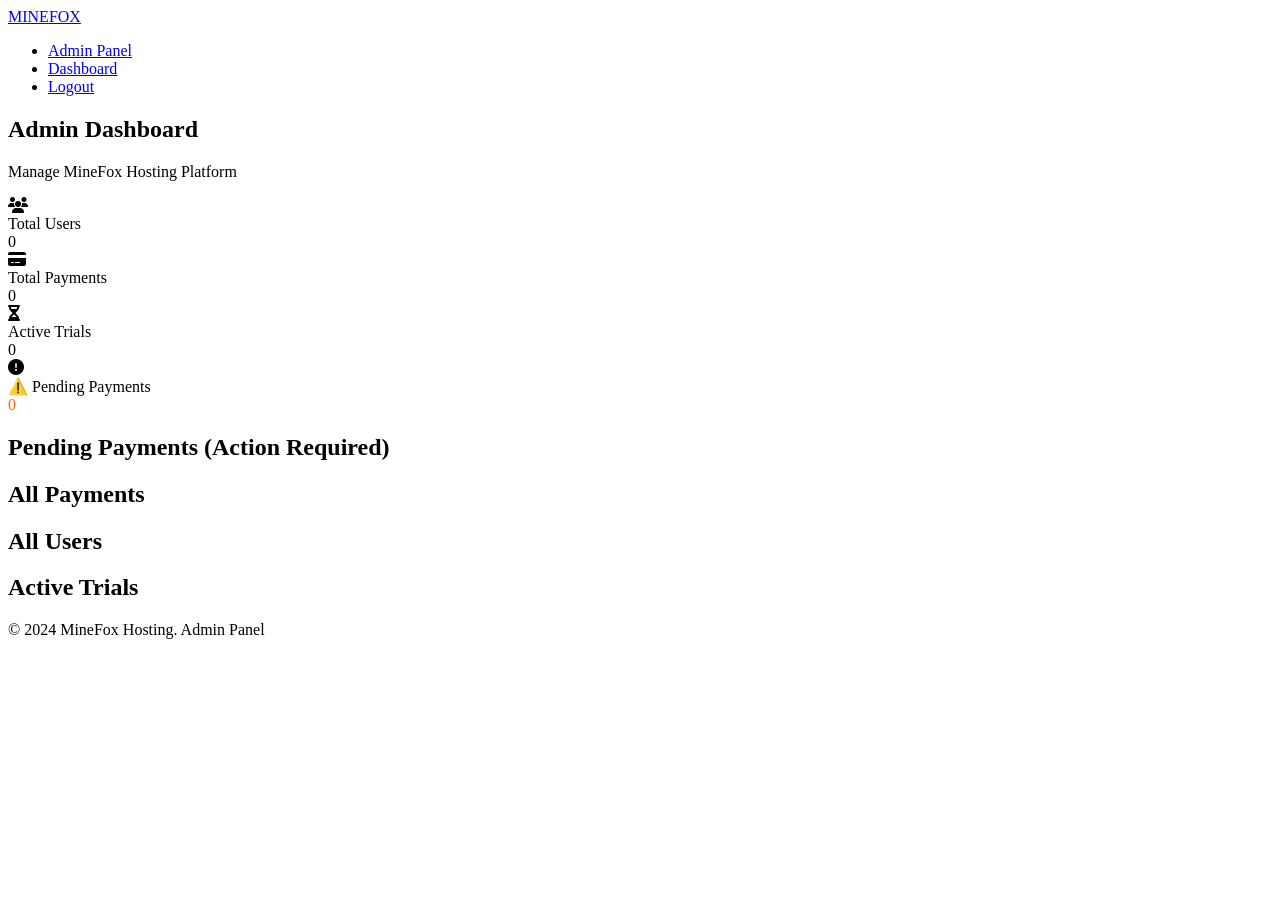
==== admin.html @ b41138cb "Add files via upload" ====
<!DOCTYPE html>
<html lang="en">
<head>
    <meta charset="UTF-8">
    <meta name="viewport" content="width=device-width, initial-scale=1.0">
    <title>Admin Panel - MineFox Hosting</title>
    <link rel="stylesheet" href="assets/css/style.css">
    <link href="https://cdnjs.cloudflare.com/ajax/libs/font-awesome/6.4.0/css/all.min.css" rel="stylesheet">
    <link href="https://fonts.googleapis.com/css2?family=Poppins:wght@400;600;700;900&display=swap" rel="stylesheet">
</head>
<body>
    <nav class="navbar">
        <div class="nav-container">
            <a href="index.html" class="nav-logo"><span class="logo-text"><span class="logo-mine">MINE</span><span class="logo-fox">FOX</span></span></a>
            <ul class="nav-menu">
                <li><a href="admin.html" class="nav-link active">Admin Panel</a></li>
                <li><a href="dashboard.html" class="nav-link">Dashboard</a></li>
                <li><a href="#" onclick="logout(); location.href='login.html'; return false;" class="nav-link btn-nav">Logout</a></li>
            </ul>
        </div>
    </nav>

    <div class="admin-container">
        <main class="admin-main">
            <section class="welcome-section">
                <h1>Admin Dashboard</h1>
                <p>Manage MineFox Hosting Platform</p>
            </section>

            <section class="stats-grid">
                <div class="stat-card">
                    <div class="stat-icon"><i class="fas fa-users"></i></div>
                    <div class="stat-content">
                        <div class="stat-label">Total Users</div>
                        <div class="stat-value" id="totalUsers">0</div>
                    </div>
                </div>

                <div class="stat-card">
                    <div class="stat-icon"><i class="fas fa-credit-card"></i></div>
                    <div class="stat-content">
                        <div class="stat-label">Total Payments</div>
                        <div class="stat-value" id="totalPayments">0</div>
                    </div>
                </div>

                <div class="stat-card">
                    <div class="stat-icon"><i class="fas fa-hourglass-half"></i></div>
                    <div class="stat-content">
                        <div class="stat-label">Active Trials</div>
                        <div class="stat-value" id="activeTrials">0</div>
                    </div>
                </div>

                <div class="stat-card">
                    <div class="stat-icon"><i class="fas fa-exclamation-circle"></i></div>
                    <div class="stat-content">
                        <div class="stat-label">⚠️ Pending Payments</div>
                        <div class="stat-value" style="color: #FF6A00;" id="pendingPayments">0</div>
                    </div>
                </div>
            </section>

            <section class="admin-section">
                <h2>Pending Payments (Action Required)</h2>
                <div class="table-responsive" id="pendingTable"></div>
            </section>

            <section class="admin-section">
                <h2>All Payments</h2>
                <div class="table-responsive" id="allPaymentsTable"></div>
            </section>

            <section class="admin-section">
                <h2>All Users</h2>
                <div class="table-responsive" id="allUsersTable"></div>
            </section>

            <section class="admin-section">
                <h2>Active Trials</h2>
                <div class="table-responsive" id="trialsTable"></div>
            </section>
        </main>
    </div>

    <footer class="footer">
        <div class="footer-bottom"><p>&copy; 2024 MineFox Hosting. Admin Panel</p></div>
    </footer>

    <script src="assets/js/script.js"></script>
    <script>
        function loadAdminData() {
            const user = getCurrentUser();
            if (!user || !user.is_admin) {
                window.location.href = 'dashboard.html';
                return;
            }

            const users = getAllUsers();
            const payments = getAllPayments();
            const trials = getAllTrials();

            // Update stats
            document.getElementById('totalUsers').textContent = users.length;
            document.getElementById('totalPayments').textContent = payments.length;

            const activeTrials = trials.filter(t => t.status === 'active').length;
            document.getElementById('activeTrials').textContent = activeTrials;

            const pending = payments.filter(p => p.status === 'pending').length;
            document.getElementById('pendingPayments').textContent = pending;

            // Render pending payments table
            renderPendingPayments(payments);

            // Render all payments table
            renderAllPayments(payments);

            // Render users table
            renderAllUsers(users);

            // Render trials table
            renderTrials(trials);
        }

        function renderPendingPayments(payments) {
            const pending = payments.filter(p => p.status === 'pending');

            if (pending.length === 0) {
                document.getElementById('pendingTable').innerHTML = '<p style="color: #4CAF50; text-align: center; padding: 2rem;"><i class="fas fa-check-circle"></i> No pending payments</p>';
                return;
            }

            let html = `
                <table class="admin-table">
                    <thead>
                        <tr>
                            <th>User</th>
                            <th>Email</th>
                            <th>Plan</th>
                            <th>Amount</th>
                            <th>Reference</th>
                            <th>Date</th>
                            <th>Actions</th>
                        </tr>
                    </thead>
                    <tbody>
            `;

            pending.forEach(payment => {
                html += `
                    <tr>
                        <td>${payment.username}</td>
                        <td>${payment.email}</td>
                        <td>${payment.plan}</td>
                        <td>€${payment.amount.toFixed(2)}</td>
                        <td><small>${payment.reference}</small></td>
                        <td>${formatDate(payment.created_at)}</td>
                        <td>
                            <button class="btn-approve" onclick="approvePaymentClick(${payment.id})">✓ Approve</button>
                            <button class="btn-reject" onclick="rejectPaymentClick(${payment.id})">✗ Reject</button>
                        </td>
                    </tr>
                `;
            });

            html += '</tbody></table>';
            document.getElementById('pendingTable').innerHTML = html;
        }

        function renderAllPayments(payments) {
            if (payments.length === 0) {
                document.getElementById('allPaymentsTable').innerHTML = '<p style="color: #CFCFCF; text-align: center; padding: 2rem;">No payments yet</p>';
                return;
            }

            let html = `
                <table class="admin-table">
                    <thead>
                        <tr>
                            <th>User</th>
                            <th>Plan</th>
                            <th>Amount</th>
                            <th>Status</th>
                            <th>Date</th>
                        </tr>
                    </thead>
                    <tbody>
            `;

            payments.slice().reverse().forEach(payment => {
                const statusColor = payment.status === 'paid' ? 'badge-success' : payment.status === 'pending' ? 'badge-pending' : 'badge-danger';
                html += `
                    <tr>
                        <td>${payment.username}</td>
                        <td>${payment.plan}</td>
                        <td>€${payment.amount.toFixed(2)}</td>
                        <td><span class="badge ${statusColor}">${payment.status}</span></td>
                        <td>${formatDate(payment.created_at)}</td>
                    </tr>
                `;
            });

            html += '</tbody></table>';
            document.getElementById('allPaymentsTable').innerHTML = html;
        }

        function renderAllUsers(users) {
            if (users.length === 0) {
                document.getElementById('allUsersTable').innerHTML = '<p style="color: #CFCFCF; text-align: center; padding: 2rem;">No users yet</p>';
                return;
            }

            let html = `
                <table class="admin-table">
                    <thead>
                        <tr>
                            <th>Username</th>
                            <th>Email</th>
                            <th>Plan</th>
                            <th>Role</th>
                            <th>Created</th>
                        </tr>
                    </thead>
                    <tbody>
            `;

            users.forEach(user => {
                html += `
                    <tr>
                        <td>${user.username}</td>
                        <td>${user.email}</td>
                        <td>${user.plan}</td>
                        <td>${user.is_admin ? 'Admin' : 'User'}</td>
                        <td>${new Date(user.created_at || Date.now()).toLocaleDateString()}</td>
                    </tr>
                `;
            });

            html += '</tbody></table>';
            document.getElementById('allUsersTable').innerHTML = html;
        }

        function renderTrials(trials) {
            const activeTrials = trials.filter(t => t.status === 'active');

            if (activeTrials.length === 0) {
                document.getElementById('trialsTable').innerHTML = '<p style="color: #CFCFCF; text-align: center; padding: 2rem;">No active trials</p>';
                return;
            }

            let html = `
                <table class="admin-table">
                    <thead>
                        <tr>
                            <th>User ID</th>
                            <th>Trial Start</th>
                            <th>Trial End</th>
                            <th>Remaining</th>
                            <th>Status</th>
                        </tr>
                    </thead>
                    <tbody>
            `;

            activeTrials.forEach(trial => {
                const endDate = new Date(trial.trial_end);
                const now = new Date();
                const hoursRemaining = Math.floor((endDate - now) / (1000 * 60 * 60));

                html += `
                    <tr>
                        <td>${trial.user_id}</td>
                        <td>${formatDate(trial.trial_start)}</td>
                        <td>${formatDate(trial.trial_end)}</td>
                        <td>${hoursRemaining}h</td>
                        <td><span class="badge badge-success">Active</span></td>
                    </tr>
                `;
            });

            html += '</tbody></table>';
            document.getElementById('trialsTable').innerHTML = html;
        }

        function approvePaymentClick(paymentId) {
            const result = approvePayment(paymentId);
            if (result.success) {
                alert(result.message);
                loadAdminData();
            } else {
                alert(result.message);
            }
        }

        function rejectPaymentClick(paymentId) {
            const result = rejectPayment(paymentId);
            if (result.success) {
                alert(result.message);
                loadAdminData();
            } else {
                alert(result.message);
            }
        }

        document.addEventListener('DOMContentLoaded', loadAdminData);
    </script>
</body>
</html>
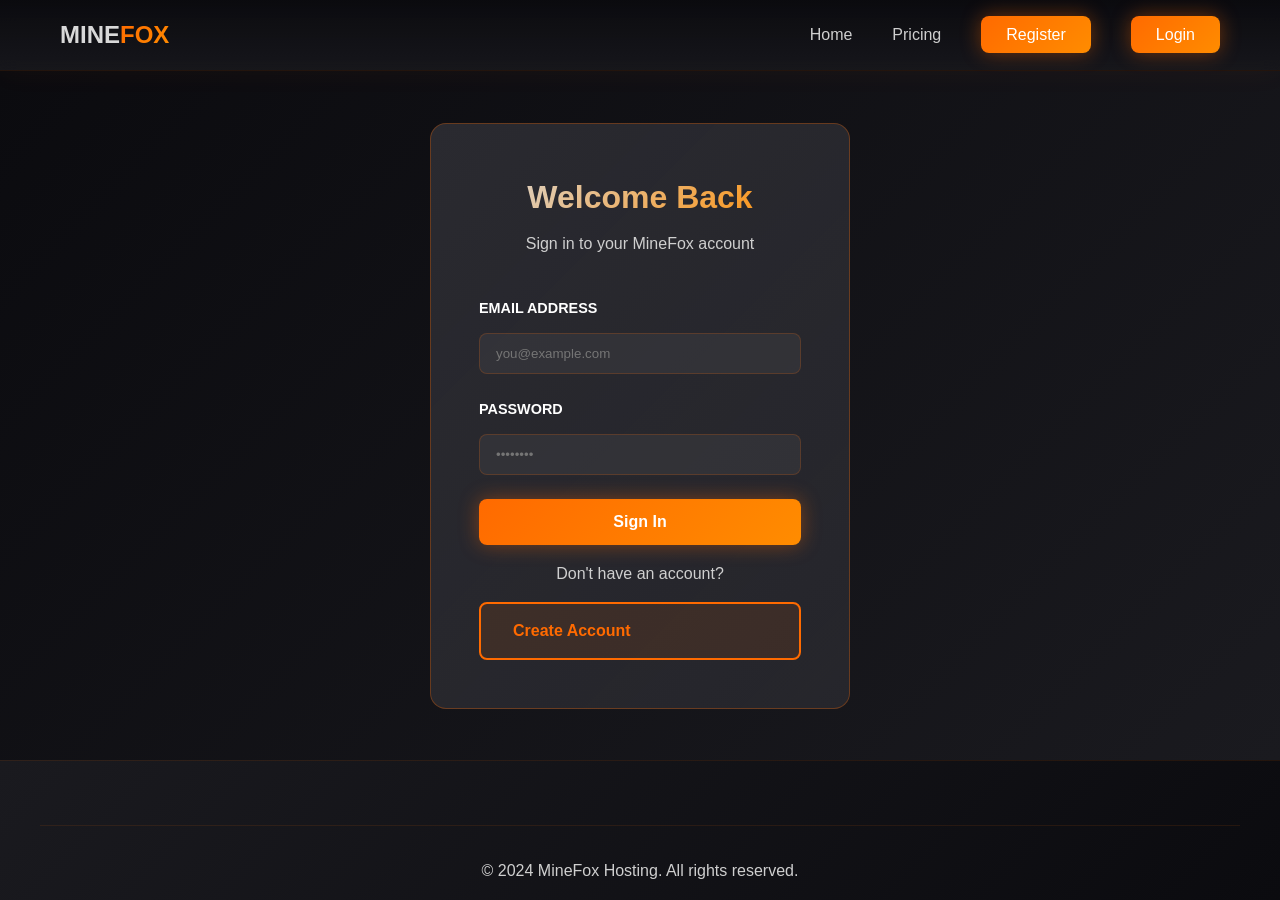
==== commit 0426a0f2: "new filrs" ====
--- a/admin.html
+++ b/admin.html
@@ -24,7 +24,7 @@
         <main class="admin-main">
             <section class="welcome-section">
                 <h1>Admin Dashboard</h1>
-                <p>Manage MineFox Hosting Platform</p>
+                <p>Manage payments, users, and trials</p>
             </section>
 
             <section class="stats-grid">
@@ -53,21 +53,16 @@
                 </div>
 
                 <div class="stat-card">
-                    <div class="stat-icon"><i class="fas fa-exclamation-circle"></i></div>
+                    <div class="stat-icon"><i class="fas fa-check-circle"></i></div>
                     <div class="stat-content">
-                        <div class="stat-label">⚠️ Pending Payments</div>
-                        <div class="stat-value" style="color: #FF6A00;" id="pendingPayments">0</div>
+                        <div class="stat-label">Paid Payments</div>
+                        <div class="stat-value" style="color: #4CAF50;" id="paidPayments">0</div>
                     </div>
                 </div>
             </section>
 
             <section class="admin-section">
-                <h2>Pending Payments (Action Required)</h2>
-                <div class="table-responsive" id="pendingTable"></div>
-            </section>
-
-            <section class="admin-section">
-                <h2>All Payments</h2>
+                <h2>All Payments (Auto Status)</h2>
                 <div class="table-responsive" id="allPaymentsTable"></div>
             </section>
 
@@ -100,72 +95,18 @@
             const payments = getAllPayments();
             const trials = getAllTrials();
 
-            // Update stats
             document.getElementById('totalUsers').textContent = users.length;
             document.getElementById('totalPayments').textContent = payments.length;
 
             const activeTrials = trials.filter(t => t.status === 'active').length;
             document.getElementById('activeTrials').textContent = activeTrials;
 
-            const pending = payments.filter(p => p.status === 'pending').length;
-            document.getElementById('pendingPayments').textContent = pending;
+            const paidPayments = payments.filter(p => p.status === 'paid').length;
+            document.getElementById('paidPayments').textContent = paidPayments;
 
-            // Render pending payments table
-            renderPendingPayments(payments);
-
-            // Render all payments table
             renderAllPayments(payments);
-
-            // Render users table
             renderAllUsers(users);
-
-            // Render trials table
             renderTrials(trials);
-        }
-
-        function renderPendingPayments(payments) {
-            const pending = payments.filter(p => p.status === 'pending');
-
-            if (pending.length === 0) {
-                document.getElementById('pendingTable').innerHTML = '<p style="color: #4CAF50; text-align: center; padding: 2rem;"><i class="fas fa-check-circle"></i> No pending payments</p>';
-                return;
-            }
-
-            let html = `
-                <table class="admin-table">
-                    <thead>
-                        <tr>
-                            <th>User</th>
-                            <th>Email</th>
-                            <th>Plan</th>
-                            <th>Amount</th>
-                            <th>Reference</th>
-                            <th>Date</th>
-                            <th>Actions</th>
-                        </tr>
-                    </thead>
-                    <tbody>
-            `;
-
-            pending.forEach(payment => {
-                html += `
-                    <tr>
-                        <td>${payment.username}</td>
-                        <td>${payment.email}</td>
-                        <td>${payment.plan}</td>
-                        <td>€${payment.amount.toFixed(2)}</td>
-                        <td><small>${payment.reference}</small></td>
-                        <td>${formatDate(payment.created_at)}</td>
-                        <td>
-                            <button class="btn-approve" onclick="approvePaymentClick(${payment.id})">✓ Approve</button>
-                            <button class="btn-reject" onclick="rejectPaymentClick(${payment.id})">✗ Reject</button>
-                        </td>
-                    </tr>
-                `;
-            });
-
-            html += '</tbody></table>';
-            document.getElementById('pendingTable').innerHTML = html;
         }
 
         function renderAllPayments(payments) {
@@ -174,31 +115,11 @@
                 return;
             }
 
-            let html = `
-                <table class="admin-table">
-                    <thead>
-                        <tr>
-                            <th>User</th>
-                            <th>Plan</th>
-                            <th>Amount</th>
-                            <th>Status</th>
-                            <th>Date</th>
-                        </tr>
-                    </thead>
-                    <tbody>
-            `;
+            let html = `<table class="admin-table"><thead><tr><th>User</th><th>Plan</th><th>Amount</th><th>Status</th><th>Date</th></tr></thead><tbody>`;
 
             payments.slice().reverse().forEach(payment => {
                 const statusColor = payment.status === 'paid' ? 'badge-success' : payment.status === 'pending' ? 'badge-pending' : 'badge-danger';
-                html += `
-                    <tr>
-                        <td>${payment.username}</td>
-                        <td>${payment.plan}</td>
-                        <td>€${payment.amount.toFixed(2)}</td>
-                        <td><span class="badge ${statusColor}">${payment.status}</span></td>
-                        <td>${formatDate(payment.created_at)}</td>
-                    </tr>
-                `;
+                html += `<tr><td>${payment.username}</td><td>${payment.plan}</td><td>€${payment.amount.toFixed(2)}</td><td><span class="badge ${statusColor}">${payment.status}</span></td><td>${formatDate(payment.created_at)}</td></tr>`;
             });
 
             html += '</tbody></table>';
@@ -211,30 +132,10 @@
                 return;
             }
 
-            let html = `
-                <table class="admin-table">
-                    <thead>
-                        <tr>
-                            <th>Username</th>
-                            <th>Email</th>
-                            <th>Plan</th>
-                            <th>Role</th>
-                            <th>Created</th>
-                        </tr>
-                    </thead>
-                    <tbody>
-            `;
+            let html = `<table class="admin-table"><thead><tr><th>Username</th><th>Email</th><th>Plan</th><th>Role</th><th>Joined</th></tr></thead><tbody>`;
 
             users.forEach(user => {
-                html += `
-                    <tr>
-                        <td>${user.username}</td>
-                        <td>${user.email}</td>
-                        <td>${user.plan}</td>
-                        <td>${user.is_admin ? 'Admin' : 'User'}</td>
-                        <td>${new Date(user.created_at || Date.now()).toLocaleDateString()}</td>
-                    </tr>
-                `;
+                html += `<tr><td>${user.username}</td><td>${user.email}</td><td>${user.plan}</td><td>${user.is_admin ? 'Admin' : 'User'}</td><td>${new Date(user.created_at || Date.now()).toLocaleDateString()}</td></tr>`;
             });
 
             html += '</tbody></table>';
@@ -249,60 +150,20 @@
                 return;
             }
 
-            let html = `
-                <table class="admin-table">
-                    <thead>
-                        <tr>
-                            <th>User ID</th>
-                            <th>Trial Start</th>
-                            <th>Trial End</th>
-                            <th>Remaining</th>
-                            <th>Status</th>
-                        </tr>
-                    </thead>
-                    <tbody>
-            `;
+            let html = `<table class="admin-table"><thead><tr><th>User ID</th><th>Start</th><th>End</th><th>Hours Left</th><th>Status</th></tr></thead><tbody>`;
 
             activeTrials.forEach(trial => {
                 const endDate = new Date(trial.trial_end);
                 const now = new Date();
                 const hoursRemaining = Math.floor((endDate - now) / (1000 * 60 * 60));
 
-                html += `
-                    <tr>
-                        <td>${trial.user_id}</td>
-                        <td>${formatDate(trial.trial_start)}</td>
-                        <td>${formatDate(trial.trial_end)}</td>
-                        <td>${hoursRemaining}h</td>
-                        <td><span class="badge badge-success">Active</span></td>
-                    </tr>
-                `;
+                html += `<tr><td>${trial.user_id}</td><td>${formatDate(trial.trial_start)}</td><td>${formatDate(trial.trial_end)}</td><td>${hoursRemaining}h</td><td><span class="badge badge-success">Active</span></td></tr>`;
             });
 
             html += '</tbody></table>';
             document.getElementById('trialsTable').innerHTML = html;
         }
 
-        function approvePaymentClick(paymentId) {
-            const result = approvePayment(paymentId);
-            if (result.success) {
-                alert(result.message);
-                loadAdminData();
-            } else {
-                alert(result.message);
-            }
-        }
-
-        function rejectPaymentClick(paymentId) {
-            const result = rejectPayment(paymentId);
-            if (result.success) {
-                alert(result.message);
-                loadAdminData();
-            } else {
-                alert(result.message);
-            }
-        }
-
         document.addEventListener('DOMContentLoaded', loadAdminData);
     </script>
 </body>
--- a/assets/css/style.css
+++ b/assets/css/style.css
@@ -0,0 +1,1206 @@
+:root {
+    --primary: #FF6A00;
+    --primary-light: #FF8C00;
+    --primary-dark: #CC5500;
+    --bg-main: #0B0B0F;
+    --bg-section: #1A1A1F;
+    --bg-card: #2A2A30;
+    --text-primary: #FFFFFF;
+    --text-secondary: #CFCFCF;
+    --text-silver: #D9D9D9;
+    --transition: all 0.3s cubic-bezier(0.4, 0, 0.2, 1);
+}
+
+* {
+    margin: 0;
+    padding: 0;
+    box-sizing: border-box;
+}
+
+html {
+    scroll-behavior: smooth;
+}
+
+body {
+    font-family: 'Poppins', sans-serif;
+    background-color: var(--bg-main);
+    color: var(--text-primary);
+    line-height: 1.6;
+}
+
+.container {
+    max-width: 1200px;
+    margin: 0 auto;
+    padding: 0 20px;
+}
+
+/* NAVBAR */
+.navbar {
+    position: sticky;
+    top: 0;
+    background: linear-gradient(180deg, rgba(11, 11, 15, 0.95) 0%, rgba(26, 26, 31, 0.8) 100%);
+    backdrop-filter: blur(10px);
+    border-bottom: 1px solid rgba(255, 106, 0, 0.1);
+    padding: 1rem 0;
+    z-index: 1000;
+    box-shadow: 0 0 30px rgba(255, 106, 0, 0.05);
+}
+
+.nav-container {
+    max-width: 1200px;
+    margin: 0 auto;
+    padding: 0 20px;
+    display: flex;
+    justify-content: space-between;
+    align-items: center;
+}
+
+.nav-logo {
+    font-size: 1.5rem;
+    font-weight: 900;
+    text-decoration: none;
+    color: white;
+}
+
+.logo-mine {
+    color: var(--text-silver);
+}
+
+.logo-fox {
+    background: linear-gradient(135deg, var(--primary), var(--primary-light));
+    -webkit-background-clip: text;
+    -webkit-text-fill-color: transparent;
+    background-clip: text;
+}
+
+.nav-menu {
+    display: flex;
+    list-style: none;
+    gap: 2.5rem;
+    align-items: center;
+}
+
+.nav-link {
+    color: var(--text-secondary);
+    text-decoration: none;
+    font-weight: 500;
+    transition: var(--transition);
+}
+
+.nav-link:hover,
+.nav-link.active {
+    color: var(--primary);
+}
+
+.btn-nav {
+    background: linear-gradient(135deg, var(--primary), var(--primary-light));
+    color: white !important;
+    padding: 10px 25px !important;
+    border-radius: 8px;
+    box-shadow: 0 0 20px rgba(255, 106, 0, 0.4);
+}
+
+/* HERO */
+.hero {
+    min-height: 100vh;
+    display: flex;
+    align-items: center;
+    justify-content: center;
+    position: relative;
+    overflow: hidden;
+    background: linear-gradient(135deg, var(--bg-main) 0%, var(--bg-section) 100%);
+    padding: 40px 20px;
+}
+
+.hero-bg-glow {
+    position: absolute;
+    width: 500px;
+    height: 500px;
+    background: radial-gradient(circle, rgba(255, 106, 0, 0.15) 0%, transparent 70%);
+    border-radius: 50%;
+    filter: blur(80px);
+    animation: float 20s ease-in-out infinite;
+}
+
+.hero-content {
+    position: relative;
+    z-index: 2;
+    text-align: center;
+    max-width: 900px;
+}
+
+.hero-title {
+    font-size: clamp(2.5rem, 8vw, 4.5rem);
+    font-weight: 900;
+    line-height: 1.1;
+    margin-bottom: 2rem;
+}
+
+.title-line {
+    display: block;
+}
+
+.hero-subtitle {
+    font-size: 1.2rem;
+    color: var(--text-secondary);
+    margin-bottom: 2.5rem;
+}
+
+.hero-buttons {
+    display: flex;
+    gap: 1.5rem;
+    justify-content: center;
+    flex-wrap: wrap;
+}
+
+/* BUTTONS */
+.btn {
+    padding: 14px 32px;
+    border: none;
+    border-radius: 8px;
+    font-size: 1rem;
+    font-weight: 600;
+    cursor: pointer;
+    transition: var(--transition);
+    font-family: 'Poppins', sans-serif;
+    text-decoration: none;
+    display: inline-block;
+}
+
+.btn-primary {
+    background: linear-gradient(135deg, var(--primary), var(--primary-light));
+    color: white;
+    box-shadow: 0 0 20px rgba(255, 106, 0, 0.4);
+}
+
+.btn-primary:hover {
+    box-shadow: 0 0 40px rgba(255, 106, 0, 0.8);
+    transform: translateY(-3px);
+}
+
+.btn-secondary {
+    background: rgba(255, 106, 0, 0.1);
+    color: var(--primary);
+    border: 2px solid var(--primary);
+}
+
+.btn-secondary:hover {
+    background: var(--primary);
+    color: white;
+    transform: translateY(-3px);
+}
+
+.btn-block {
+    width: 100%;
+    justify-content: center;
+}
+
+.btn-lg {
+    padding: 18px 50px;
+    font-size: 1.1rem;
+}
+
+.btn-small {
+    padding: 8px 16px;
+    font-size: 0.9rem;
+}
+
+/* FEATURES */
+.features {
+    padding: 80px 0;
+    background: linear-gradient(135deg, var(--bg-section) 0%, var(--bg-main) 100%);
+}
+
+.section-title {
+    font-size: 2.5rem;
+    font-weight: 900;
+    text-align: center;
+    margin-bottom: 4rem;
+    background: linear-gradient(135deg, var(--text-silver) 0%, var(--primary-light) 100%);
+    -webkit-background-clip: text;
+    -webkit-text-fill-color: transparent;
+}
+
+.features-grid {
+    display: grid;
+    grid-template-columns: repeat(auto-fit, minmax(300px, 1fr));
+    gap: 2rem;
+}
+
+.feature-card {
+    background: linear-gradient(135deg, var(--bg-card) 0%, rgba(42, 42, 48, 0.5) 100%);
+    padding: 2.5rem;
+    border-radius: 12px;
+    border: 1px solid rgba(255, 106, 0, 0.2);
+    transition: var(--transition);
+}
+
+.feature-card:hover {
+    transform: translateY(-8px);
+    border-color: rgba(255, 106, 0, 0.5);
+    box-shadow: 0 10px 40px rgba(255, 106, 0, 0.15);
+}
+
+.feature-icon {
+    font-size: 2.5rem;
+    color: var(--primary);
+    margin-bottom: 1.5rem;
+    display: inline-block;
+}
+
+.feature-card h3 {
+    font-size: 1.3rem;
+    margin-bottom: 1rem;
+}
+
+.feature-card p {
+    color: var(--text-secondary);
+}
+
+/* STATS */
+.stats {
+    padding: 60px 0;
+    background: linear-gradient(135deg, var(--bg-section) 0%, var(--bg-main) 100%);
+    border-top: 1px solid rgba(255, 106, 0, 0.1);
+    border-bottom: 1px solid rgba(255, 106, 0, 0.1);
+}
+
+.stats .container {
+    display: grid;
+    grid-template-columns: repeat(auto-fit, minmax(200px, 1fr));
+    gap: 2rem;
+    text-align: center;
+}
+
+.stat-number {
+    font-size: 2.5rem;
+    font-weight: 900;
+    background: linear-gradient(135deg, var(--primary), var(--primary-light));
+    -webkit-background-clip: text;
+    -webkit-text-fill-color: transparent;
+    margin-bottom: 0.5rem;
+}
+
+.stat-label {
+    color: var(--text-secondary);
+}
+
+/* CTA */
+.cta {
+    padding: 100px 20px;
+    background: linear-gradient(135deg, var(--primary-dark) 0%, var(--primary) 100%);
+    text-align: center;
+}
+
+.cta-content {
+    max-width: 600px;
+    margin: 0 auto;
+}
+
+.cta h2 {
+    font-size: 2.5rem;
+    font-weight: 900;
+    color: white;
+    margin-bottom: 1rem;
+}
+
+.cta p {
+    font-size: 1.1rem;
+    color: rgba(255, 255, 255, 0.9);
+    margin-bottom: 2rem;
+}
+
+/* PRICING */
+.pricing-hero {
+    padding: 100px 20px;
+    background: linear-gradient(135deg, var(--bg-section) 0%, var(--bg-main) 100%);
+    text-align: center;
+    display: flex;
+    align-items: center;
+    justify-content: center;
+}
+
+.pricing-hero h1 {
+    font-size: 2.5rem;
+    font-weight: 900;
+    margin-bottom: 1rem;
+}
+
+.pricing-hero p {
+    font-size: 1.2rem;
+    color: var(--text-secondary);
+}
+
+.pricing-section {
+    padding: 80px 0;
+    background: linear-gradient(135deg, var(--bg-main) 0%, var(--bg-section) 100%);
+}
+
+.pricing-grid {
+    display: grid;
+    grid-template-columns: repeat(auto-fit, minmax(280px, 1fr));
+    gap: 2rem;
+    max-width: 1400px;
+    margin: 0 auto;
+    padding: 0 20px;
+}
+
+.pricing-card {
+    background: linear-gradient(135deg, var(--bg-card) 0%, rgba(42, 42, 48, 0.5) 100%);
+    border: 1px solid rgba(255, 106, 0, 0.2);
+    border-radius: 12px;
+    padding: 2.5rem;
+    transition: var(--transition);
+    display: flex;
+    flex-direction: column;
+}
+
+.pricing-card:hover {
+    transform: translateY(-10px);
+    border-color: rgba(255, 106, 0, 0.5);
+    box-shadow: 0 20px 50px rgba(255, 106, 0, 0.2);
+}
+
+.pricing-card.featured {
+    border-color: var(--primary);
+    box-shadow: 0 0 40px rgba(255, 106, 0, 0.25);
+    transform: scale(1.05);
+}
+
+.plan-badge {
+    display: inline-block;
+    background: rgba(255, 106, 0, 0.2);
+    color: var(--primary);
+    padding: 6px 16px;
+    border-radius: 20px;
+    font-size: 0.8rem;
+    font-weight: 700;
+    margin-bottom: 1.5rem;
+    text-transform: uppercase;
+    align-self: flex-start;
+}
+
+.plan-badge.premium {
+    background: linear-gradient(135deg, var(--primary), var(--primary-light));
+    color: white;
+}
+
+.pricing-card h3 {
+    font-size: 1.8rem;
+    margin-bottom: 1.5rem;
+}
+
+.plan-price {
+    display: flex;
+    align-items: baseline;
+    margin-bottom: 0.5rem;
+    gap: 8px;
+}
+
+.currency {
+    font-size: 1.2rem;
+    color: var(--primary);
+}
+
+.amount {
+    font-size: 2.5rem;
+    font-weight: 900;
+    background: linear-gradient(135deg, var(--primary), var(--primary-light));
+    -webkit-background-clip: text;
+    -webkit-text-fill-color: transparent;
+}
+
+.period {
+    color: var(--text-secondary);
+    font-size: 1rem;
+}
+
+.plan-features {
+    list-style: none;
+    margin-bottom: 2rem;
+    flex: 1;
+}
+
+.plan-features li {
+    color: var(--text-secondary);
+    padding: 10px 0;
+    border-bottom: 1px solid rgba(255, 106, 0, 0.1);
+    display: flex;
+    align-items: center;
+    gap: 12px;
+}
+
+.plan-features li:last-child {
+    border-bottom: none;
+}
+
+.plan-features i {
+    color: var(--primary);
+}
+
+/* FAQ */
+.faq-section {
+    padding: 80px 0;
+    background: linear-gradient(135deg, var(--bg-main) 0%, var(--bg-section) 100%);
+}
+
+.faq-section h2 {
+    font-size: 2.2rem;
+    margin-bottom: 3rem;
+    text-align: center;
+    background: linear-gradient(135deg, var(--text-silver) 0%, var(--primary-light) 100%);
+    -webkit-background-clip: text;
+    -webkit-text-fill-color: transparent;
+}
+
+.faq-grid {
+    display: grid;
+    grid-template-columns: repeat(auto-fit, minmax(300px, 1fr));
+    gap: 2rem;
+    max-width: 1200px;
+    margin: 0 auto;
+    padding: 0 20px;
+}
+
+.faq-item {
+    background: linear-gradient(135deg, var(--bg-card) 0%, rgba(42, 42, 48, 0.5) 100%);
+    padding: 2rem;
+    border-radius: 12px;
+    border: 1px solid rgba(255, 106, 0, 0.2);
+    transition: var(--transition);
+}
+
+.faq-item:hover {
+    border-color: rgba(255, 106, 0, 0.5);
+    box-shadow: 0 10px 30px rgba(255, 106, 0, 0.1);
+}
+
+.faq-item h4 {
+    color: var(--text-primary);
+    margin-bottom: 1rem;
+}
+
+.faq-item p {
+    color: var(--text-secondary);
+}
+
+/* FOOTER */
+.footer {
+    background: linear-gradient(135deg, var(--bg-section) 0%, var(--bg-main) 100%);
+    border-top: 1px solid rgba(255, 106, 0, 0.1);
+    padding: 4rem 0 1rem;
+    color: var(--text-secondary);
+}
+
+.footer-content {
+    display: grid;
+    grid-template-columns: repeat(auto-fit, minmax(250px, 1fr));
+    gap: 2rem;
+    margin-bottom: 2rem;
+    max-width: 1200px;
+    margin-left: auto;
+    margin-right: auto;
+    padding: 0 20px;
+}
+
+.footer-section h4 {
+    color: var(--text-primary);
+    margin-bottom: 1rem;
+}
+
+.footer-section ul {
+    list-style: none;
+}
+
+.footer-section a {
+    color: var(--text-secondary);
+    text-decoration: none;
+    transition: var(--transition);
+}
+
+.footer-section a:hover {
+    color: var(--primary);
+}
+
+.social-links {
+    display: flex;
+    gap: 1rem;
+}
+
+.social-links a {
+    display: inline-flex;
+    width: 40px;
+    height: 40px;
+    align-items: center;
+    justify-content: center;
+    background: rgba(255, 106, 0, 0.1);
+    border-radius: 50%;
+    transition: var(--transition);
+}
+
+.social-links a:hover {
+    background: var(--primary);
+    color: white;
+}
+
+.footer-bottom {
+    border-top: 1px solid rgba(255, 106, 0, 0.1);
+    padding-top: 2rem;
+    text-align: center;
+    max-width: 1200px;
+    margin: 0 auto;
+    padding: 2rem 20px 0;
+}
+
+/* AUTH PAGES */
+.auth-page {
+    display: flex;
+    flex-direction: column;
+    min-height: 100vh;
+}
+
+.auth-container {
+    flex: 1;
+    display: flex;
+    align-items: center;
+    justify-content: center;
+    padding: 40px 20px;
+    background: linear-gradient(135deg, var(--bg-main) 0%, var(--bg-section) 100%);
+}
+
+.auth-box {
+    background: linear-gradient(135deg, var(--bg-card) 0%, rgba(42, 42, 48, 0.8) 100%);
+    border: 1px solid rgba(255, 106, 0, 0.3);
+    border-radius: 16px;
+    padding: 3rem;
+    width: 100%;
+    max-width: 420px;
+}
+
+.auth-header {
+    text-align: center;
+    margin-bottom: 2.5rem;
+}
+
+.auth-header h1 {
+    font-size: 2rem;
+    font-weight: 900;
+    margin-bottom: 0.5rem;
+    background: linear-gradient(135deg, var(--text-silver) 0%, var(--primary-light) 100%);
+    -webkit-background-clip: text;
+    -webkit-text-fill-color: transparent;
+}
+
+.auth-header p {
+    color: var(--text-secondary);
+}
+
+.auth-form {
+    display: flex;
+    flex-direction: column;
+    gap: 1.5rem;
+}
+
+.form-group {
+    position: relative;
+}
+
+.form-group label {
+    display: block;
+    color: var(--text-primary);
+    font-size: 0.9rem;
+    font-weight: 600;
+    margin-bottom: 0.8rem;
+    text-transform: uppercase;
+}
+
+.form-group input {
+    width: 100%;
+    padding: 12px 16px;
+    background: rgba(255, 255, 255, 0.05);
+    border: 1px solid rgba(255, 106, 0, 0.2);
+    border-radius: 8px;
+    color: var(--text-primary);
+    font-family: 'Poppins', sans-serif;
+}
+
+.form-group input:focus {
+    outline: none;
+    background: rgba(255, 106, 0, 0.05);
+    border-color: var(--primary);
+}
+
+.form-row {
+    display: grid;
+    grid-template-columns: 1fr 1fr;
+    gap: 20px;
+}
+
+.alert {
+    padding: 15px;
+    border-radius: 8px;
+    margin-bottom: 20px;
+    display: flex;
+    gap: 15px;
+}
+
+.alert-error {
+    background: rgba(244, 67, 54, 0.1);
+    border: 1px solid rgba(244, 67, 54, 0.3);
+    color: #F44336;
+}
+
+.alert-success {
+    background: rgba(76, 175, 80, 0.1);
+    border: 1px solid rgba(76, 175, 80, 0.3);
+    color: #4CAF50;
+}
+
+.alert-info {
+    background: rgba(33, 150, 243, 0.1);
+    border: 1px solid rgba(33, 150, 243, 0.3);
+    color: #2196F3;
+}
+
+.alert-warning {
+    background: rgba(255, 193, 7, 0.1);
+    border: 1px solid rgba(255, 193, 7, 0.3);
+    color: #FFC107;
+}
+
+.auth-divider {
+    text-align: center;
+    color: var(--text-secondary);
+    margin: 1rem 0;
+}
+
+.demo-info {
+    background: rgba(255, 106, 0, 0.1);
+    border: 1px solid rgba(255, 106, 0, 0.2);
+    padding: 15px;
+    border-radius: 8px;
+    text-align: center;
+    margin-top: 20px;
+}
+
+.demo-info p {
+    color: var(--text-secondary);
+    margin: 5px 0;
+    font-size: 0.9rem;
+}
+
+.demo-info code {
+    background: #000;
+    padding: 2px 6px;
+    border-radius: 4px;
+    font-family: 'Courier New', monospace;
+    color: var(--primary);
+}
+
+/* DASHBOARD */
+.dashboard-container {
+    display: grid;
+    grid-template-columns: 250px 1fr;
+    min-height: calc(100vh - 70px);
+    background: linear-gradient(135deg, var(--bg-main) 0%, var(--bg-section) 100%);
+}
+
+.dashboard-sidebar {
+    background: linear-gradient(180deg, var(--bg-section) 0%, var(--bg-card) 100%);
+    border-right: 1px solid rgba(255, 106, 0, 0.1);
+    padding: 2rem 0;
+    display: flex;
+    flex-direction: column;
+}
+
+.sidebar-profile {
+    text-align: center;
+    padding: 0 1.5rem 2rem;
+    border-bottom: 1px solid rgba(255, 106, 0, 0.1);
+}
+
+.profile-avatar {
+    width: 80px;
+    height: 80px;
+    margin: 0 auto 1rem;
+    background: linear-gradient(135deg, var(--primary), var(--primary-light));
+    border-radius: 50%;
+    display: flex;
+    align-items: center;
+    justify-content: center;
+    font-size: 2rem;
+    color: white;
+}
+
+.sidebar-profile h4 {
+    color: var(--text-primary);
+    margin-bottom: 0.25rem;
+}
+
+.sidebar-profile p {
+    color: var(--text-secondary);
+    font-size: 0.85rem;
+}
+
+.sidebar-menu {
+    flex: 1;
+    padding: 1rem 0;
+}
+
+.sidebar-link {
+    display: flex;
+    align-items: center;
+    gap: 12px;
+    padding: 12px 1.5rem;
+    color: var(--text-secondary);
+    text-decoration: none;
+    transition: var(--transition);
+}
+
+.sidebar-link:hover {
+    color: var(--primary);
+    background: rgba(255, 106, 0, 0.1);
+}
+
+.sidebar-link.active {
+    color: var(--primary);
+    background: rgba(255, 106, 0, 0.15);
+    font-weight: 600;
+}
+
+.dashboard-main {
+    padding: 2rem;
+    overflow-y: auto;
+}
+
+.welcome-section {
+    margin-bottom: 3rem;
+}
+
+.welcome-section h1 {
+    font-size: 2.2rem;
+    font-weight: 900;
+}
+
+.welcome-section p {
+    color: var(--text-secondary);
+}
+
+.status-cards {
+    display: grid;
+    grid-template-columns: repeat(auto-fit, minmax(250px, 1fr));
+    gap: 1.5rem;
+    margin-bottom: 3rem;
+}
+
+.status-card {
+    background: linear-gradient(135deg, var(--bg-card) 0%, rgba(42, 42, 48, 0.5) 100%);
+    border: 1px solid rgba(255, 106, 0, 0.2);
+    border-radius: 12px;
+    padding: 1.5rem;
+    display: flex;
+    align-items: center;
+    gap: 1.5rem;
+}
+
+.status-icon {
+    width: 60px;
+    height: 60px;
+    background: rgba(255, 106, 0, 0.1);
+    border-radius: 12px;
+    display: flex;
+    align-items: center;
+    justify-content: center;
+    font-size: 1.5rem;
+    color: var(--primary);
+}
+
+.status-label {
+    color: var(--text-secondary);
+    font-size: 0.9rem;
+}
+
+.status-value {
+    color: var(--text-primary);
+    font-weight: 700;
+}
+
+.badge {
+    padding: 6px 12px;
+    border-radius: 20px;
+    font-size: 0.8rem;
+    font-weight: 600;
+    display: inline-block;
+}
+
+.badge-success {
+    background: rgba(76, 175, 80, 0.2);
+    color: #4CAF50;
+}
+
+.badge-danger {
+    background: rgba(244, 67, 54, 0.2);
+    color: #F44336;
+}
+
+.badge-pending {
+    background: rgba(255, 152, 0, 0.2);
+    color: #FF9800;
+}
+
+.text-muted {
+    color: var(--text-secondary);
+    font-style: italic;
+}
+
+.empty-state {
+    text-align: center;
+    padding: 3rem 2rem;
+    background: rgba(255, 106, 0, 0.05);
+    border-radius: 12px;
+    border: 1px dashed rgba(255, 106, 0, 0.2);
+}
+
+.empty-state i {
+    font-size: 3rem;
+    color: var(--primary);
+    margin-bottom: 1rem;
+}
+
+.empty-state p {
+    color: var(--text-secondary);
+    margin-bottom: 1.5rem;
+}
+
+.action-buttons {
+    display: flex;
+    flex-direction: column;
+    gap: 1rem;
+    margin-bottom: 2rem;
+}
+
+.alert-section {
+    margin-bottom: 2rem;
+}
+
+/* PAYMENT PAGE */
+.payment-container {
+    min-height: calc(100vh - 70px);
+    background: linear-gradient(135deg, var(--bg-main) 0%, var(--bg-section) 100%);
+    padding: 40px 20px;
+    display: flex;
+    align-items: center;
+    justify-content: center;
+}
+
+.payment-content {
+    display: grid;
+    grid-template-columns: 1fr 1fr;
+    gap: 40px;
+    max-width: 1000px;
+    width: 100%;
+}
+
+.payment-card {
+    background: linear-gradient(135deg, var(--bg-card) 0%, rgba(42, 42, 48, 0.5) 100%);
+    border: 1px solid rgba(255, 106, 0, 0.2);
+    border-radius: 12px;
+    padding: 30px;
+}
+
+.payment-header h1 {
+    font-size: 1.8rem;
+    color: white;
+    margin-bottom: 10px;
+}
+
+.payment-header p {
+    color: var(--text-secondary);
+}
+
+.payment-form {
+    display: flex;
+    flex-direction: column;
+    gap: 20px;
+    margin-top: 20px;
+}
+
+.payment-summary {
+    background: linear-gradient(135deg, var(--bg-card) 0%, rgba(42, 42, 48, 0.5) 100%);
+    border: 1px solid rgba(255, 106, 0, 0.2);
+    border-radius: 12px;
+    padding: 30px;
+    height: fit-content;
+    position: sticky;
+    top: 100px;
+}
+
+.payment-summary h3 {
+    color: white;
+    margin-bottom: 20px;
+}
+
+.summary-item {
+    display: flex;
+    justify-content: space-between;
+    color: var(--text-secondary);
+    margin-bottom: 15px;
+    padding-bottom: 15px;
+    border-bottom: 1px solid rgba(255, 106, 0, 0.1);
+}
+
+.summary-total {
+    display: flex;
+    justify-content: space-between;
+    font-size: 1.2rem;
+    font-weight: 700;
+    color: var(--primary);
+    margin-top: 15px;
+}
+
+.plan-specs {
+    margin-top: 30px;
+    padding-top: 30px;
+    border-top: 1px solid rgba(255, 106, 0, 0.1);
+}
+
+.plan-specs h4 {
+    color: white;
+    margin-bottom: 15px;
+}
+
+.plan-specs ul {
+    list-style: none;
+    color: var(--text-secondary);
+}
+
+.plan-specs li {
+    padding: 8px 0;
+    padding-left: 25px;
+    position: relative;
+}
+
+.plan-specs li:before {
+    content: '✓';
+    position: absolute;
+    left: 0;
+    color: var(--primary);
+    font-weight: bold;
+}
+
+.payment-note {
+    text-align: center;
+    color: var(--text-secondary);
+    margin-top: 20px;
+}
+
+.payment-status-info {
+    background: rgba(33, 150, 243, 0.1);
+    border: 1px solid rgba(33, 150, 243, 0.3);
+    padding: 15px;
+    border-radius: 8px;
+    margin-top: 20px;
+    font-size: 0.9rem;
+    color: #2196F3;
+}
+
+/* ADMIN */
+.admin-container {
+    display: grid;
+    grid-template-columns: 1fr;
+    min-height: calc(100vh - 70px);
+    background: linear-gradient(135deg, var(--bg-main) 0%, var(--bg-section) 100%);
+}
+
+.admin-main {
+    padding: 40px 20px;
+    max-width: 1200px;
+    margin: 0 auto;
+    width: 100%;
+}
+
+.stats-grid {
+    display: grid;
+    grid-template-columns: repeat(auto-fit, minmax(250px, 1fr));
+    gap: 20px;
+    margin-bottom: 40px;
+}
+
+.stat-card {
+    background: linear-gradient(135deg, var(--bg-card) 0%, rgba(42, 42, 48, 0.5) 100%);
+    border: 1px solid rgba(255, 106, 0, 0.2);
+    border-radius: 12px;
+    padding: 20px;
+    display: flex;
+    gap: 20px;
+    align-items: center;
+}
+
+.stat-icon {
+    width: 60px;
+    height: 60px;
+    background: rgba(255, 106, 0, 0.1);
+    border-radius: 12px;
+    display: flex;
+    align-items: center;
+    justify-content: center;
+    font-size: 1.5rem;
+    color: var(--primary);
+}
+
+.stat-content {
+    flex: 1;
+}
+
+.stat-label {
+    color: var(--text-secondary);
+    font-size: 0.9rem;
+}
+
+.stat-value {
+    font-size: 2rem;
+    font-weight: 700;
+    color: white;
+}
+
+.admin-section {
+    background: linear-gradient(135deg, var(--bg-card) 0%, rgba(42, 42, 48, 0.5) 100%);
+    border: 1px solid rgba(255, 106, 0, 0.2);
+    border-radius: 12px;
+    padding: 30px;
+    margin-bottom: 30px;
+}
+
+.admin-section h2 {
+    color: white;
+    margin-bottom: 20px;
+    font-size: 1.5rem;
+}
+
+.table-responsive {
+    overflow-x: auto;
+}
+
+.admin-table {
+    width: 100%;
+    border-collapse: collapse;
+    color: white;
+}
+
+.admin-table thead {
+    background: rgba(255, 106, 0, 0.1);
+}
+
+.admin-table th {
+    padding: 15px;
+    text-align: left;
+    color: var(--primary);
+    font-weight: 600;
+    border-bottom: 1px solid rgba(255, 106, 0, 0.2);
+}
+
+.admin-table td {
+    padding: 15px;
+    border-bottom: 1px solid rgba(255, 106, 0, 0.1);
+    color: var(--text-secondary);
+}
+
+.admin-table tr:hover {
+    background: rgba(255, 106, 0, 0.05);
+}
+
+.btn-approve {
+    background: rgba(76, 175, 80, 0.2);
+    color: #4CAF50;
+    padding: 6px 12px;
+    border-radius: 6px;
+    text-decoration: none;
+    font-size: 0.85rem;
+    border: none;
+    cursor: pointer;
+    margin-right: 5px;
+}
+
+.btn-approve:hover {
+    background: #4CAF50;
+    color: white;
+}
+
+.btn-reject {
+    background: rgba(244, 67, 54, 0.2);
+    color: #F44336;
+    padding: 6px 12px;
+    border-radius: 6px;
+    text-decoration: none;
+    font-size: 0.85rem;
+    border: none;
+    cursor: pointer;
+}
+
+.btn-reject:hover {
+    background: #F44336;
+    color: white;
+}
+
+/* ANIMATIONS */
+@keyframes float {
+    0%, 100% {
+        transform: translateY(0);
+    }
+    50% {
+        transform: translateY(20px);
+    }
+}
+
+/* RESPONSIVE */
+@media (max-width: 768px) {
+    .nav-menu {
+        gap: 1rem;
+    }
+
+    .dashboard-container {
+        grid-template-columns: 1fr;
+    }
+
+    .payment-content {
+        grid-template-columns: 1fr;
+    }
+
+    .payment-summary {
+        position: static;
+    }
+
+    .pricing-card.featured {
+        transform: scale(1);
+    }
+
+    .form-row {
+        grid-template-columns: 1fr;
+    }
+
+    .hero-title {
+        font-size: 2rem;
+    }
+}
+
+@media (max-width: 480px) {
+    .nav-menu {
+        gap: 0.5rem;
+    }
+
+    .hero-buttons {
+        flex-direction: column;
+    }
+
+    .btn {
+        width: 100%;
+    }
+
+    .pricing-grid {
+        grid-template-columns: 1fr;
+    }
+
+    .auth-box {
+        padding: 1.5rem;
+    }
+}
